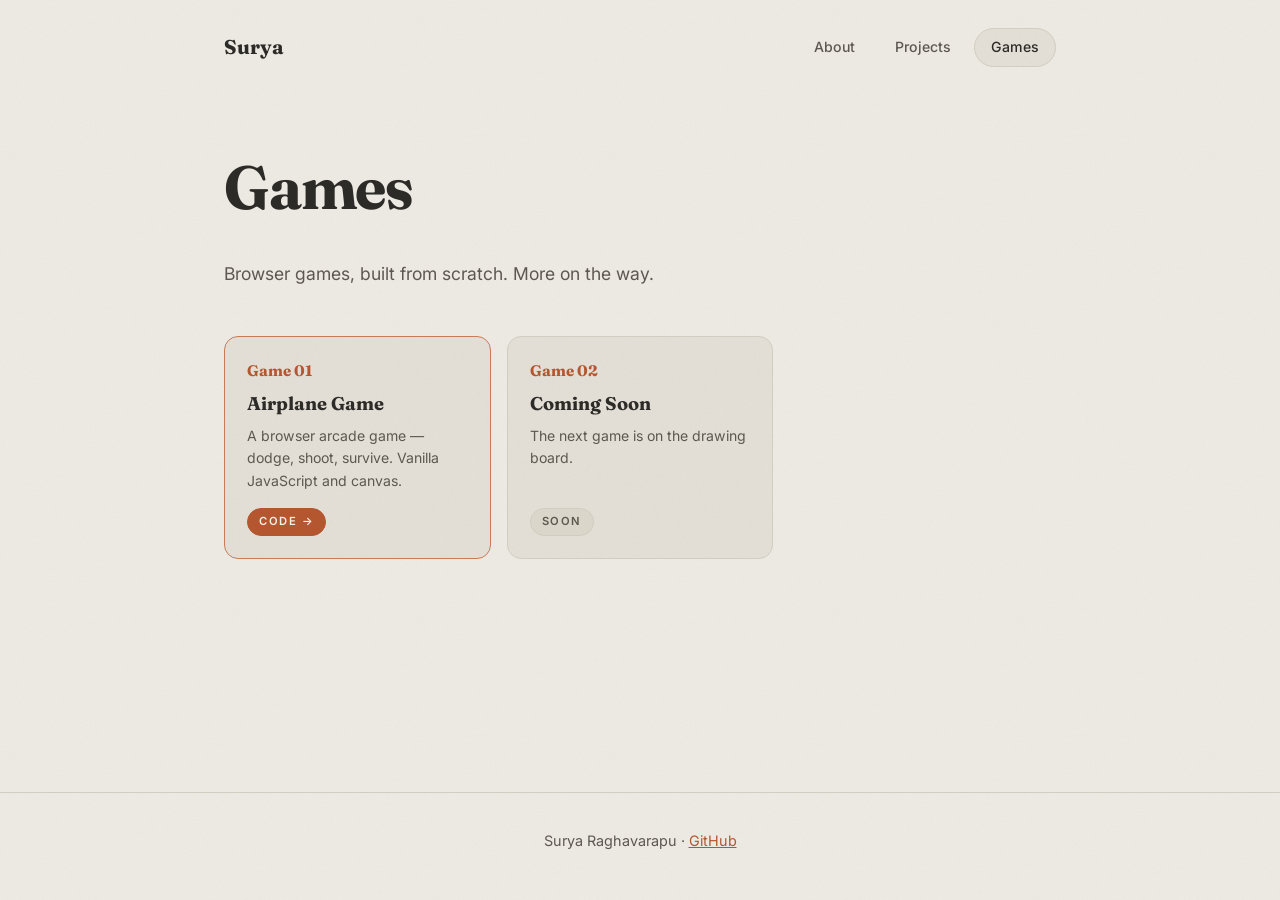
==== games.html @ e585bea9 "Restructure portfolio: About / Projects / Games pages Co-authored-by: Cursor <cursoragent@cursor.com" ====
<!DOCTYPE html>
<html lang="en">
<head>
  <meta charset="UTF-8" />
  <meta name="viewport" content="width=device-width, initial-scale=1.0" />
  <title>Games — Surya Raghavarapu</title>
  <meta name="description" content="Browser games built by Surya Raghavarapu." />
  <link rel="preconnect" href="https://fonts.googleapis.com" />
  <link rel="preconnect" href="https://fonts.gstatic.com" crossorigin />
  <link href="https://fonts.googleapis.com/css2?family=Fraunces:opsz,wght@9..144,500;9..144,700&family=Inter:wght@400;500;600&display=swap" rel="stylesheet" />
  <link rel="stylesheet" href="styles.css" />
</head>
<body>
  <div class="grain" aria-hidden="true"></div>

  <nav class="nav">
    <a href="index.html" class="nav-brand">Surya</a>
    <div class="nav-links">
      <a href="index.html">About</a>
      <a href="projects.html">Projects</a>
      <a href="games.html" class="active">Games</a>
    </div>
  </nav>

  <header class="page-head">
    <h1>Games</h1>
    <p class="sub">Browser games, built from scratch. More on the way.</p>
  </header>

  <main>
    <div class="ship-grid">
      <article class="ship-card" data-status="shipped">
        <span class="ship-day">Game 01</span>
        <h3>Airplane Game</h3>
        <p>A browser arcade game — dodge, shoot, survive. Vanilla JavaScript and canvas.</p>
        <a class="ship-status" href="https://github.com/sai-surya-siva-prasad/airplance-game" target="_blank" rel="noopener">Code →</a>
      </article>

      <article class="ship-card" data-status="upcoming">
        <span class="ship-day">Game 02</span>
        <h3>Coming Soon</h3>
        <p>The next game is on the drawing board.</p>
        <span class="ship-status">Soon</span>
      </article>
    </div>
  </main>

  <footer>
    <p>Surya Raghavarapu · <a href="https://github.com/sai-surya-siva-prasad" target="_blank" rel="noopener">GitHub</a></p>
  </footer>
</body>
</html>
---- styles.css ----
/* Portfolio — matte, grainy, flat. Shared across About / Projects / Games. */

:root {
  --bg: #edeae3;
  --ink: #2b2925;
  --ink-soft: #5c574e;
  --card: #e3dfd6;
  --card-edge: #d3cec2;
  --accent: #b4552d;
  --accent-soft: #c97a55;
  --pill-bg: #dcd7cb;
}

* {
  margin: 0;
  padding: 0;
  box-sizing: border-box;
}

html {
  scroll-behavior: smooth;
}

body {
  font-family: "Inter", system-ui, sans-serif;
  background: var(--bg);
  color: var(--ink);
  line-height: 1.6;
  overflow-x: hidden;
  min-height: 100vh;
  display: flex;
  flex-direction: column;
}

main {
  flex: 1;
}

.grain {
  position: fixed;
  inset: -50%;
  width: 200%;
  height: 200%;
  pointer-events: none;
  z-index: 1000;
  opacity: 0.5;
  background-image: url("data:image/svg+xml,%3Csvg xmlns='http://www.w3.org/2000/svg' width='300' height='300'%3E%3Cfilter id='n'%3E%3CfeTurbulence type='fractalNoise' baseFrequency='0.9' numOctaves='2' stitchTiles='stitch'/%3E%3CfeColorMatrix type='saturate' values='0'/%3E%3C/filter%3E%3Crect width='100%25' height='100%25' filter='url(%23n)' opacity='0.06'/%3E%3C/svg%3E");
}

/* ---------- Nav ---------- */

.nav {
  max-width: 880px;
  margin: 0 auto;
  width: 100%;
  padding: 28px 24px 0;
  display: flex;
  justify-content: space-between;
  align-items: center;
}

.nav-brand {
  font-family: "Fraunces", serif;
  font-weight: 700;
  font-size: 1.25rem;
  color: var(--ink);
  text-decoration: none;
}

.nav-links {
  display: flex;
  gap: 6px;
}

.nav-links a {
  padding: 7px 16px;
  border-radius: 999px;
  font-size: 0.88rem;
  font-weight: 500;
  color: var(--ink-soft);
  text-decoration: none;
  border: 1px solid transparent;
  transition: background 0.2s ease;
}

.nav-links a:hover {
  background: var(--pill-bg);
}

.nav-links a.active {
  background: var(--card);
  border-color: var(--card-edge);
  color: var(--ink);
}

/* ---------- Hero (About) ---------- */

.hero {
  max-width: 880px;
  margin: 0 auto;
  width: 100%;
  padding: 80px 24px 64px;
}

.kicker {
  text-transform: uppercase;
  letter-spacing: 0.22em;
  font-size: 0.78rem;
  font-weight: 600;
  color: var(--accent);
  margin-bottom: 16px;
}

.hero h1 {
  font-family: "Fraunces", serif;
  font-weight: 700;
  font-size: clamp(3rem, 9vw, 5.4rem);
  line-height: 1.02;
  letter-spacing: -0.02em;
}

.sub {
  margin-top: 24px;
  font-size: 1.1rem;
  color: var(--ink-soft);
  max-width: 560px;
}

.sub a {
  color: var(--accent);
}

.hero-meta {
  margin-top: 32px;
  display: flex;
  gap: 12px;
  flex-wrap: wrap;
}

/* ---------- Page head (Projects / Games) ---------- */

.page-head {
  max-width: 880px;
  margin: 0 auto;
  width: 100%;
  padding: 72px 24px 48px;
}

.page-head h1 {
  font-family: "Fraunces", serif;
  font-weight: 700;
  font-size: clamp(2.4rem, 7vw, 3.8rem);
  letter-spacing: -0.02em;
}

/* ---------- Pills ---------- */

.pill {
  display: inline-block;
  padding: 9px 20px;
  border-radius: 999px;
  background: var(--pill-bg);
  border: 1px solid var(--card-edge);
  font-size: 0.88rem;
  font-weight: 500;
  color: var(--ink-soft);
  text-decoration: none;
  transition: background 0.2s ease, transform 0.15s ease;
}

.pill:hover {
  transform: translateY(-1px);
}

.pill-link {
  color: var(--accent);
}

.pill-link:hover {
  background: var(--card-edge);
}

.pill-accent {
  background: var(--accent);
  border-color: var(--accent);
  color: #f4f1ea;
  font-weight: 600;
}

.pill-accent:hover {
  background: var(--accent-soft);
  border-color: var(--accent-soft);
}

/* ---------- Main container ---------- */

main {
  max-width: 880px;
  margin: 0 auto;
  width: 100%;
  padding: 0 24px 80px;
}

.section-title {
  font-family: "Fraunces", serif;
  font-size: 1.7rem;
  font-weight: 700;
  margin-bottom: 12px;
}

/* ---------- Timeline (About) ---------- */

.timeline {
  display: grid;
  gap: 18px;
  margin-bottom: 64px;
}

.timeline-item {
  display: flex;
  gap: 20px;
  align-items: flex-start;
  background: var(--card);
  border: 1px solid var(--card-edge);
  border-radius: 14px;
  padding: 26px 30px;
  transition: transform 0.18s ease;
}

.timeline-item:hover {
  transform: translateY(-3px);
}

.timeline-marker {
  flex-shrink: 0;
  width: 12px;
  height: 12px;
  margin-top: 12px;
  border-radius: 3px;
  background: var(--accent-soft);
  transform: rotate(45deg);
}

.timeline-item h2 {
  font-family: "Fraunces", serif;
  font-size: 1.4rem;
  font-weight: 700;
  margin-bottom: 4px;
}

.timeline-item p {
  color: var(--ink-soft);
  font-size: 0.98rem;
}

.now p {
  color: var(--ink-soft);
  font-size: 1.05rem;
  max-width: 640px;
}

.now a {
  color: var(--accent);
  font-weight: 500;
}

/* ---------- Card grid (Projects / Games) ---------- */

.ship-grid {
  display: grid;
  grid-template-columns: repeat(auto-fill, minmax(240px, 1fr));
  gap: 16px;
}

.ship-card {
  background: var(--card);
  border: 1px solid var(--card-edge);
  border-radius: 14px;
  padding: 22px;
  display: flex;
  flex-direction: column;
  gap: 6px;
  transition: transform 0.18s ease;
}

.ship-card:hover {
  transform: translateY(-3px);
}

.ship-card[data-status="shipped"] {
  border: 1.5px solid var(--accent-soft);
}

.ship-day {
  font-family: "Fraunces", serif;
  font-weight: 700;
  font-size: 0.95rem;
  color: var(--accent);
}

.ship-card h3 {
  font-family: "Fraunces", serif;
  font-size: 1.15rem;
  font-weight: 700;
}

.ship-card p {
  color: var(--ink-soft);
  font-size: 0.88rem;
  flex-grow: 1;
}

.ship-status {
  align-self: flex-start;
  margin-top: 10px;
  font-size: 0.7rem;
  text-transform: uppercase;
  letter-spacing: 0.14em;
  font-weight: 600;
  color: var(--ink-soft);
  background: var(--pill-bg);
  border: 1px solid var(--card-edge);
  padding: 4px 11px;
  border-radius: 999px;
  text-decoration: none;
}

.ship-card[data-status="shipped"] .ship-status {
  color: #f4f1ea;
  background: var(--accent);
  border-color: var(--accent);
}

a.ship-status:hover {
  background: var(--accent-soft);
  border-color: var(--accent-soft);
}

/* ---------- Footer ---------- */

footer {
  border-top: 1px solid var(--card-edge);
  padding: 36px 24px 48px;
  text-align: center;
  color: var(--ink-soft);
  font-size: 0.9rem;
}

footer a {
  color: var(--accent);
}

@media (max-width: 560px) {
  .hero,
  .page-head {
    padding-top: 48px;
  }

  .timeline-item {
    padding: 22px;
  }
}
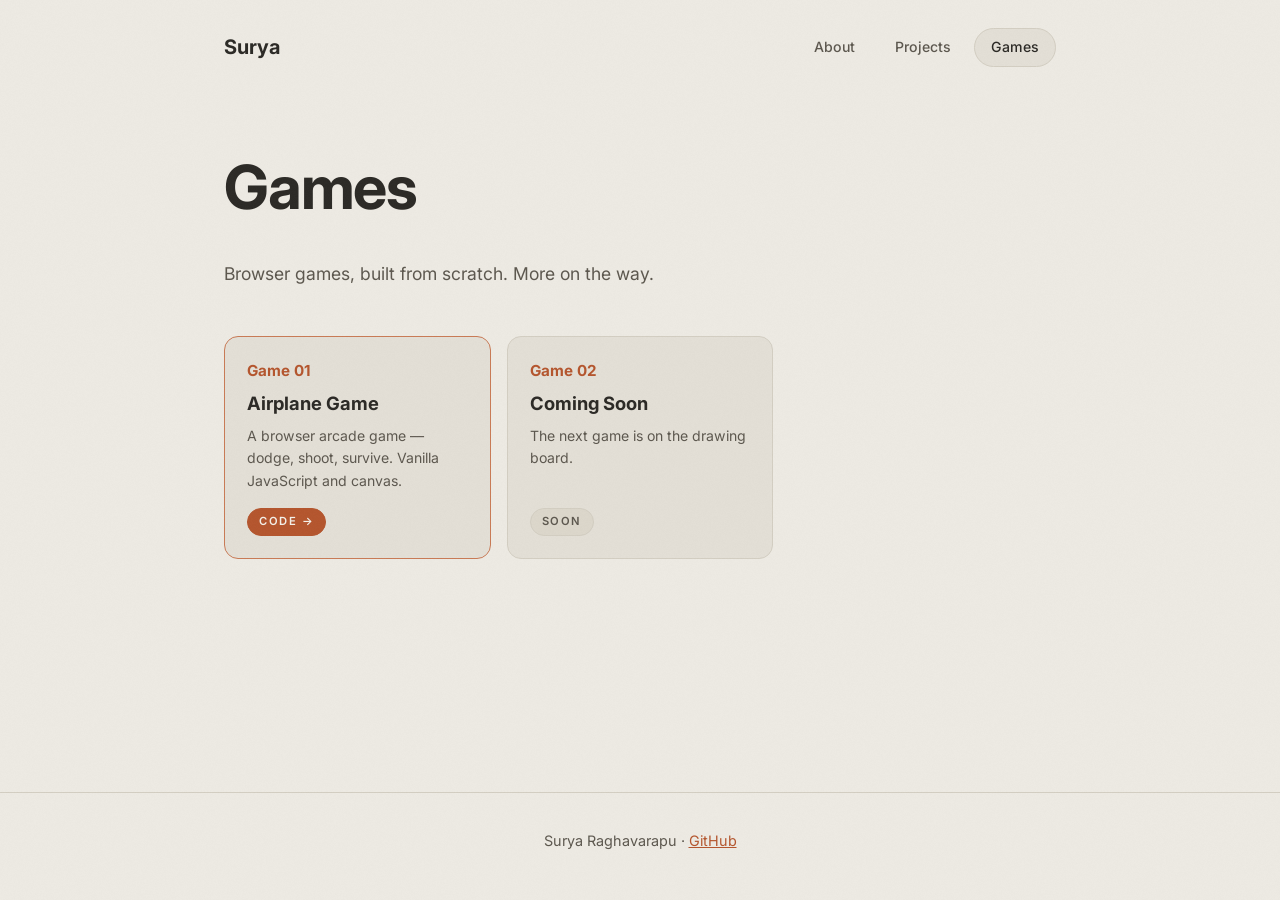
==== commit 222034aa: "Match danjcleary.com typography: single Inter/system sans stack Co-authored-by: Cursor <cursoragent@" ====
--- a/games.html
+++ b/games.html
@@ -7,7 +7,7 @@
   <meta name="description" content="Browser games built by Surya Raghavarapu." />
   <link rel="preconnect" href="https://fonts.googleapis.com" />
   <link rel="preconnect" href="https://fonts.gstatic.com" crossorigin />
-  <link href="https://fonts.googleapis.com/css2?family=Fraunces:opsz,wght@9..144,500;9..144,700&family=Inter:wght@400;500;600&display=swap" rel="stylesheet" />
+  <link href="https://fonts.googleapis.com/css2?family=Inter:wght@400;500;600;700&display=swap" rel="stylesheet" />
   <link rel="stylesheet" href="styles.css" />
 </head>
 <body>
--- a/styles.css
+++ b/styles.css
@@ -22,7 +22,7 @@
 }
 
 body {
-  font-family: "Inter", system-ui, sans-serif;
+  font-family: -apple-system, BlinkMacSystemFont, "Inter", "Segoe UI", sans-serif;
   background: var(--bg);
   color: var(--ink);
   line-height: 1.6;
@@ -60,7 +60,7 @@
 }
 
 .nav-brand {
-  font-family: "Fraunces", serif;
+  font-family: inherit;
   font-weight: 700;
   font-size: 1.25rem;
   color: var(--ink);
@@ -112,7 +112,7 @@
 }
 
 .hero h1 {
-  font-family: "Fraunces", serif;
+  font-family: inherit;
   font-weight: 700;
   font-size: clamp(3rem, 9vw, 5.4rem);
   line-height: 1.02;
@@ -147,7 +147,7 @@
 }
 
 .page-head h1 {
-  font-family: "Fraunces", serif;
+  font-family: inherit;
   font-weight: 700;
   font-size: clamp(2.4rem, 7vw, 3.8rem);
   letter-spacing: -0.02em;
@@ -202,7 +202,7 @@
 }
 
 .section-title {
-  font-family: "Fraunces", serif;
+  font-family: inherit;
   font-size: 1.7rem;
   font-weight: 700;
   margin-bottom: 12px;
@@ -242,7 +242,7 @@
 }
 
 .timeline-item h2 {
-  font-family: "Fraunces", serif;
+  font-family: inherit;
   font-size: 1.4rem;
   font-weight: 700;
   margin-bottom: 4px;
@@ -292,14 +292,14 @@
 }
 
 .ship-day {
-  font-family: "Fraunces", serif;
+  font-family: inherit;
   font-weight: 700;
   font-size: 0.95rem;
   color: var(--accent);
 }
 
 .ship-card h3 {
-  font-family: "Fraunces", serif;
+  font-family: inherit;
   font-size: 1.15rem;
   font-weight: 700;
 }
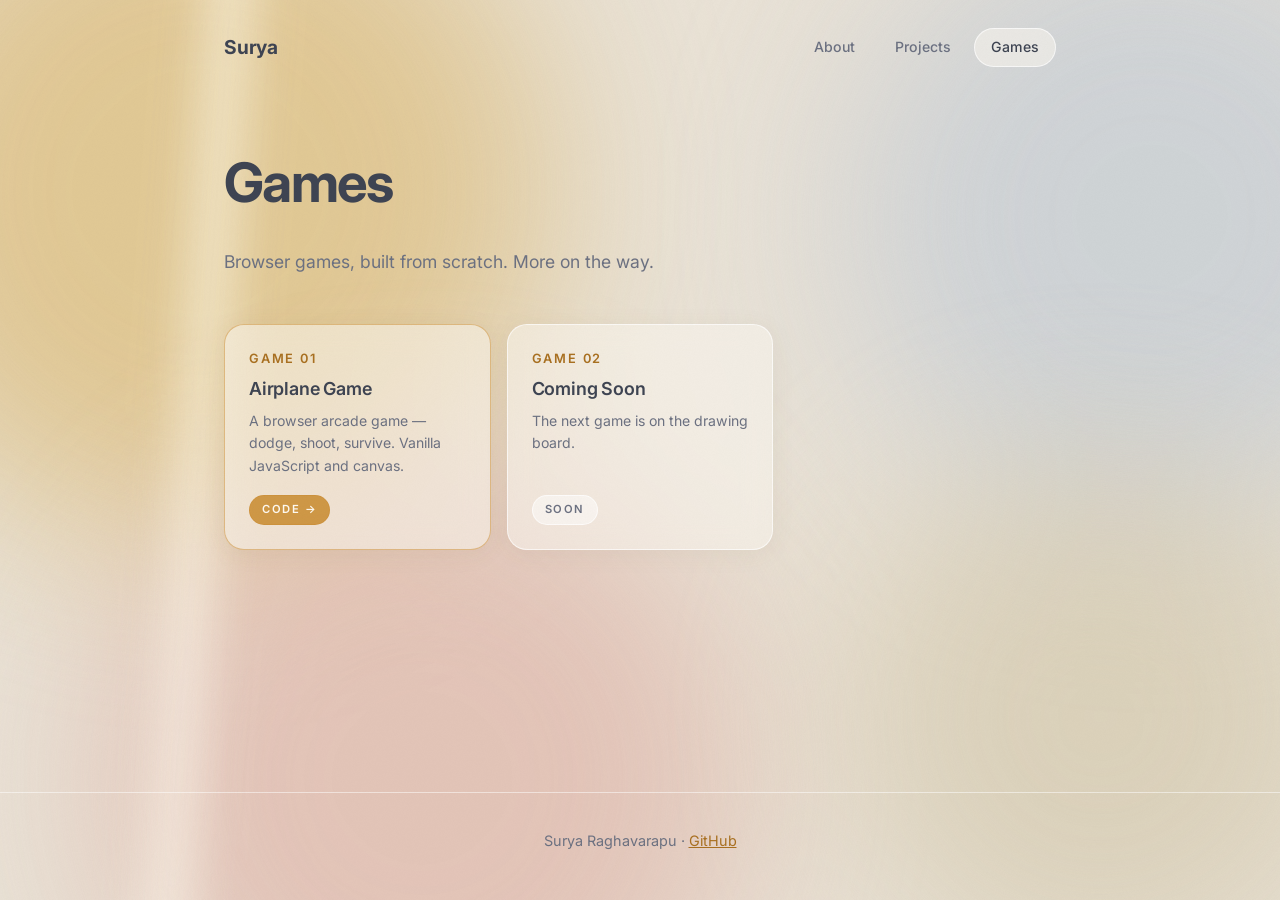
==== commit 7ec59d38: "Soft filmic redesign: blurred color washes, light bloom, frosted cards Co-authored-by: Cursor <curso" ====
--- a/games.html
+++ b/games.html
@@ -11,6 +11,13 @@
   <link rel="stylesheet" href="styles.css" />
 </head>
 <body>
+  <div class="backdrop" aria-hidden="true">
+    <span class="blob b1"></span>
+    <span class="blob b2"></span>
+    <span class="blob b3"></span>
+    <span class="blob b4"></span>
+    <span class="bloom"></span>
+  </div>
   <div class="grain" aria-hidden="true"></div>
 
   <nav class="nav">
--- a/styles.css
+++ b/styles.css
@@ -1,14 +1,16 @@
-/* Portfolio — matte, grainy, flat. Shared across About / Projects / Games. */
+/* Portfolio — soft filmic look: warm haze, blurred color washes, film grain.
+   Palette sampled from a muted 60s-film aesthetic: cream, mustard, dusty rose, hazy blue. */
 
 :root {
-  --bg: #edeae3;
-  --ink: #2b2925;
-  --ink-soft: #5c574e;
-  --card: #e3dfd6;
-  --card-edge: #d3cec2;
-  --accent: #b4552d;
-  --accent-soft: #c97a55;
-  --pill-bg: #dcd7cb;
+  --bg: #e9e2d6;
+  --ink: #3d4351;
+  --ink-soft: #6b7080;
+  --card: rgba(250, 246, 238, 0.55);
+  --card-edge: rgba(255, 255, 255, 0.65);
+  --accent: #c98a2d;
+  --accent-deep: #a86f1f;
+  --rose: #d8a49a;
+  --haze-blue: #a9b8c9;
 }
 
 * {
@@ -32,10 +34,97 @@
   flex-direction: column;
 }
 
-main {
-  flex: 1;
-}
-
+/* ---------- Soft blurred backdrop, like out-of-focus film ---------- */
+
+.backdrop {
+  position: fixed;
+  inset: 0;
+  z-index: -1;
+  overflow: hidden;
+}
+
+.blob {
+  position: absolute;
+  border-radius: 50%;
+  filter: blur(90px);
+  opacity: 0.55;
+  animation: drift 26s ease-in-out infinite alternate;
+}
+
+.b1 {
+  width: 55vw;
+  height: 55vw;
+  top: -18%;
+  left: -12%;
+  background: #d9b25f; /* soft mustard */
+}
+
+.b2 {
+  width: 48vw;
+  height: 48vw;
+  top: -10%;
+  right: -14%;
+  background: #b9c6d6; /* hazy blue */
+  animation-delay: -8s;
+}
+
+.b3 {
+  width: 50vw;
+  height: 50vw;
+  bottom: -22%;
+  left: 8%;
+  background: #ddab9f; /* dusty rose */
+  animation-delay: -15s;
+}
+
+.b4 {
+  width: 40vw;
+  height: 40vw;
+  bottom: -8%;
+  right: -6%;
+  background: #cfc3a4; /* warm cream */
+  animation-delay: -20s;
+}
+
+@keyframes drift {
+  from {
+    transform: translate(0, 0) scale(1);
+  }
+  to {
+    transform: translate(4vw, 3vh) scale(1.12);
+  }
+}
+
+/* Vertical light bloom, like lens flare through a window */
+.bloom {
+  position: absolute;
+  top: -10%;
+  left: 12%;
+  width: 90px;
+  height: 120%;
+  background: linear-gradient(
+    to right,
+    transparent,
+    rgba(255, 252, 240, 0.55),
+    transparent
+  );
+  filter: blur(18px);
+  transform: rotate(4deg);
+  animation: shimmer 12s ease-in-out infinite alternate;
+}
+
+@keyframes shimmer {
+  from {
+    opacity: 0.45;
+    transform: rotate(4deg) translateX(0);
+  }
+  to {
+    opacity: 0.8;
+    transform: rotate(4deg) translateX(6vw);
+  }
+}
+
+/* Film grain on top of everything */
 .grain {
   position: fixed;
   inset: -50%;
@@ -43,8 +132,40 @@
   height: 200%;
   pointer-events: none;
   z-index: 1000;
-  opacity: 0.5;
-  background-image: url("data:image/svg+xml,%3Csvg xmlns='http://www.w3.org/2000/svg' width='300' height='300'%3E%3Cfilter id='n'%3E%3CfeTurbulence type='fractalNoise' baseFrequency='0.9' numOctaves='2' stitchTiles='stitch'/%3E%3CfeColorMatrix type='saturate' values='0'/%3E%3C/filter%3E%3Crect width='100%25' height='100%25' filter='url(%23n)' opacity='0.06'/%3E%3C/svg%3E");
+  opacity: 0.4;
+  background-image: url("data:image/svg+xml,%3Csvg xmlns='http://www.w3.org/2000/svg' width='300' height='300'%3E%3Cfilter id='n'%3E%3CfeTurbulence type='fractalNoise' baseFrequency='0.9' numOctaves='2' stitchTiles='stitch'/%3E%3CfeColorMatrix type='saturate' values='0'/%3E%3C/filter%3E%3Crect width='100%25' height='100%25' filter='url(%23n)' opacity='0.05'/%3E%3C/svg%3E");
+}
+
+/* ---------- Smooth entrances ---------- */
+
+@keyframes fadeUp {
+  from {
+    opacity: 0;
+    transform: translateY(18px);
+  }
+  to {
+    opacity: 1;
+    transform: translateY(0);
+  }
+}
+
+.hero,
+.page-head {
+  animation: fadeUp 0.9s cubic-bezier(0.22, 1, 0.36, 1) both;
+}
+
+main {
+  animation: fadeUp 0.9s cubic-bezier(0.22, 1, 0.36, 1) 0.15s both;
+}
+
+@media (prefers-reduced-motion: reduce) {
+  .blob,
+  .bloom,
+  .hero,
+  .page-head,
+  main {
+    animation: none;
+  }
 }
 
 /* ---------- Nav ---------- */
@@ -60,11 +181,11 @@
 }
 
 .nav-brand {
-  font-family: inherit;
   font-weight: 700;
-  font-size: 1.25rem;
+  font-size: 1.2rem;
   color: var(--ink);
   text-decoration: none;
+  letter-spacing: -0.01em;
 }
 
 .nav-links {
@@ -80,17 +201,18 @@
   color: var(--ink-soft);
   text-decoration: none;
   border: 1px solid transparent;
-  transition: background 0.2s ease;
+  transition: all 0.3s ease;
 }
 
 .nav-links a:hover {
-  background: var(--pill-bg);
+  background: var(--card);
 }
 
 .nav-links a.active {
   background: var(--card);
   border-color: var(--card-edge);
   color: var(--ink);
+  backdrop-filter: blur(10px);
 }
 
 /* ---------- Hero (About) ---------- */
@@ -99,35 +221,34 @@
   max-width: 880px;
   margin: 0 auto;
   width: 100%;
-  padding: 80px 24px 64px;
+  padding: 88px 24px 64px;
 }
 
 .kicker {
   text-transform: uppercase;
   letter-spacing: 0.22em;
-  font-size: 0.78rem;
-  font-weight: 600;
-  color: var(--accent);
+  font-size: 0.76rem;
+  font-weight: 600;
+  color: var(--accent-deep);
   margin-bottom: 16px;
 }
 
 .hero h1 {
-  font-family: inherit;
   font-weight: 700;
-  font-size: clamp(3rem, 9vw, 5.4rem);
-  line-height: 1.02;
-  letter-spacing: -0.02em;
+  font-size: clamp(2.8rem, 8vw, 4.8rem);
+  line-height: 1.05;
+  letter-spacing: -0.03em;
 }
 
 .sub {
-  margin-top: 24px;
+  margin-top: 22px;
   font-size: 1.1rem;
   color: var(--ink-soft);
   max-width: 560px;
 }
 
 .sub a {
-  color: var(--accent);
+  color: var(--accent-deep);
 }
 
 .hero-meta {
@@ -147,54 +268,52 @@
 }
 
 .page-head h1 {
-  font-family: inherit;
   font-weight: 700;
-  font-size: clamp(2.4rem, 7vw, 3.8rem);
-  letter-spacing: -0.02em;
+  font-size: clamp(2.2rem, 6vw, 3.4rem);
+  letter-spacing: -0.03em;
 }
 
 /* ---------- Pills ---------- */
 
 .pill {
   display: inline-block;
-  padding: 9px 20px;
+  padding: 10px 22px;
   border-radius: 999px;
-  background: var(--pill-bg);
+  background: var(--card);
   border: 1px solid var(--card-edge);
+  backdrop-filter: blur(10px);
   font-size: 0.88rem;
   font-weight: 500;
-  color: var(--ink-soft);
+  color: var(--ink);
   text-decoration: none;
-  transition: background 0.2s ease, transform 0.15s ease;
+  transition: all 0.3s ease;
+  box-shadow: 0 2px 14px rgba(120, 100, 60, 0.06);
 }
 
 .pill:hover {
-  transform: translateY(-1px);
+  transform: translateY(-2px);
+  box-shadow: 0 6px 22px rgba(120, 100, 60, 0.12);
 }
 
 .pill-link {
-  color: var(--accent);
-}
-
-.pill-link:hover {
-  background: var(--card-edge);
+  color: var(--accent-deep);
 }
 
 .pill-accent {
-  background: var(--accent);
-  border-color: var(--accent);
-  color: #f4f1ea;
+  background: rgba(201, 138, 45, 0.85);
+  border-color: rgba(201, 138, 45, 0.4);
+  color: #fdf9f0;
   font-weight: 600;
 }
 
 .pill-accent:hover {
-  background: var(--accent-soft);
-  border-color: var(--accent-soft);
+  background: rgba(201, 138, 45, 0.95);
 }
 
 /* ---------- Main container ---------- */
 
 main {
+  flex: 1;
   max-width: 880px;
   margin: 0 auto;
   width: 100%;
@@ -202,9 +321,9 @@
 }
 
 .section-title {
-  font-family: inherit;
-  font-size: 1.7rem;
+  font-size: 1.55rem;
   font-weight: 700;
+  letter-spacing: -0.02em;
   margin-bottom: 12px;
 }
 
@@ -212,7 +331,7 @@
 
 .timeline {
   display: grid;
-  gap: 18px;
+  gap: 16px;
   margin-bottom: 64px;
 }
 
@@ -222,35 +341,38 @@
   align-items: flex-start;
   background: var(--card);
   border: 1px solid var(--card-edge);
-  border-radius: 14px;
+  border-radius: 20px;
   padding: 26px 30px;
-  transition: transform 0.18s ease;
+  backdrop-filter: blur(14px);
+  box-shadow: 0 4px 24px rgba(120, 100, 60, 0.07);
+  transition: transform 0.35s cubic-bezier(0.22, 1, 0.36, 1), box-shadow 0.35s ease;
 }
 
 .timeline-item:hover {
-  transform: translateY(-3px);
+  transform: translateY(-4px);
+  box-shadow: 0 10px 34px rgba(120, 100, 60, 0.12);
 }
 
 .timeline-marker {
   flex-shrink: 0;
-  width: 12px;
-  height: 12px;
-  margin-top: 12px;
-  border-radius: 3px;
-  background: var(--accent-soft);
-  transform: rotate(45deg);
+  width: 11px;
+  height: 11px;
+  margin-top: 13px;
+  border-radius: 50%;
+  background: var(--accent);
+  box-shadow: 0 0 12px rgba(201, 138, 45, 0.5);
 }
 
 .timeline-item h2 {
-  font-family: inherit;
-  font-size: 1.4rem;
-  font-weight: 700;
+  font-size: 1.3rem;
+  font-weight: 600;
+  letter-spacing: -0.015em;
   margin-bottom: 4px;
 }
 
 .timeline-item p {
   color: var(--ink-soft);
-  font-size: 0.98rem;
+  font-size: 0.97rem;
 }
 
 .now p {
@@ -260,7 +382,7 @@
 }
 
 .now a {
-  color: var(--accent);
+  color: var(--accent-deep);
   font-weight: 500;
 }
 
@@ -275,33 +397,37 @@
 .ship-card {
   background: var(--card);
   border: 1px solid var(--card-edge);
-  border-radius: 14px;
-  padding: 22px;
+  border-radius: 20px;
+  padding: 24px;
   display: flex;
   flex-direction: column;
   gap: 6px;
-  transition: transform 0.18s ease;
+  backdrop-filter: blur(14px);
+  box-shadow: 0 4px 24px rgba(120, 100, 60, 0.07);
+  transition: transform 0.35s cubic-bezier(0.22, 1, 0.36, 1), box-shadow 0.35s ease;
 }
 
 .ship-card:hover {
-  transform: translateY(-3px);
+  transform: translateY(-4px);
+  box-shadow: 0 10px 34px rgba(120, 100, 60, 0.12);
 }
 
 .ship-card[data-status="shipped"] {
-  border: 1.5px solid var(--accent-soft);
+  border-color: rgba(201, 138, 45, 0.5);
 }
 
 .ship-day {
-  font-family: inherit;
-  font-weight: 700;
-  font-size: 0.95rem;
-  color: var(--accent);
+  font-weight: 600;
+  font-size: 0.8rem;
+  text-transform: uppercase;
+  letter-spacing: 0.14em;
+  color: var(--accent-deep);
 }
 
 .ship-card h3 {
-  font-family: inherit;
-  font-size: 1.15rem;
-  font-weight: 700;
+  font-size: 1.12rem;
+  font-weight: 600;
+  letter-spacing: -0.01em;
 }
 
 .ship-card p {
@@ -312,34 +438,34 @@
 
 .ship-status {
   align-self: flex-start;
-  margin-top: 10px;
+  margin-top: 12px;
   font-size: 0.7rem;
   text-transform: uppercase;
   letter-spacing: 0.14em;
   font-weight: 600;
   color: var(--ink-soft);
-  background: var(--pill-bg);
+  background: rgba(255, 255, 255, 0.5);
   border: 1px solid var(--card-edge);
-  padding: 4px 11px;
+  padding: 5px 12px;
   border-radius: 999px;
   text-decoration: none;
+  transition: all 0.3s ease;
 }
 
 .ship-card[data-status="shipped"] .ship-status {
-  color: #f4f1ea;
-  background: var(--accent);
-  border-color: var(--accent);
+  color: #fdf9f0;
+  background: rgba(201, 138, 45, 0.85);
+  border-color: rgba(201, 138, 45, 0.4);
 }
 
 a.ship-status:hover {
-  background: var(--accent-soft);
-  border-color: var(--accent-soft);
+  background: rgba(168, 111, 31, 0.95);
 }
 
 /* ---------- Footer ---------- */
 
 footer {
-  border-top: 1px solid var(--card-edge);
+  border-top: 1px solid rgba(255, 255, 255, 0.5);
   padding: 36px 24px 48px;
   text-align: center;
   color: var(--ink-soft);
@@ -347,7 +473,7 @@
 }
 
 footer a {
-  color: var(--accent);
+  color: var(--accent-deep);
 }
 
 @media (max-width: 560px) {
@@ -359,4 +485,8 @@
   .timeline-item {
     padding: 22px;
   }
-}
+
+  .blob {
+    filter: blur(60px);
+  }
+}
